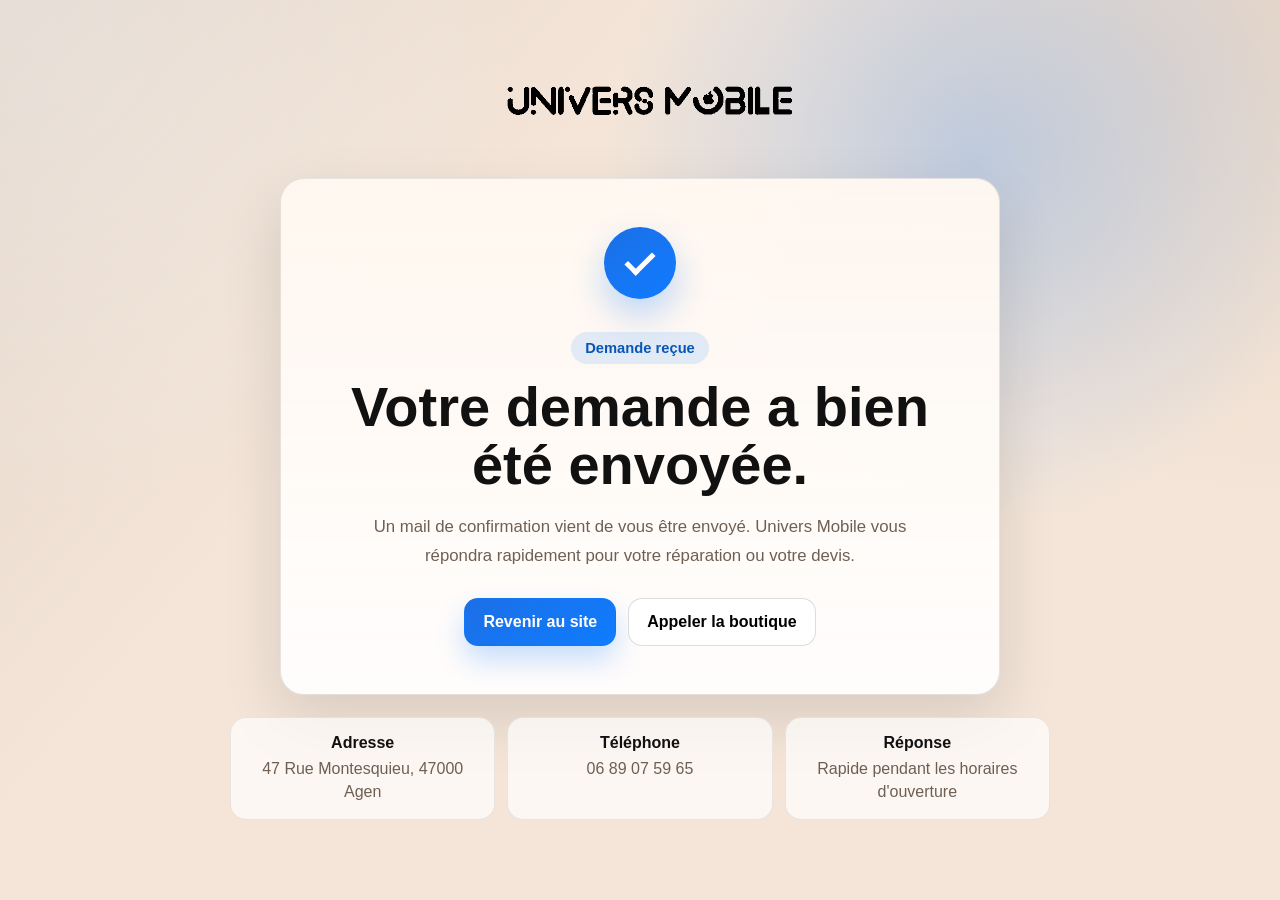
==== confirmation.html @ 5960551f "Add confirmation page for contact form" ====
<!doctype html>
<html lang="fr">
  <head>
    <meta charset="UTF-8" />
    <meta name="viewport" content="width=device-width, initial-scale=1.0" />
    <title>Demande envoyée | Univers Mobile</title>
    <meta
      name="description"
      content="Votre demande a bien été envoyée à Univers Mobile. La boutique vous répondra rapidement."
    />
    <meta name="robots" content="noindex, follow" />
    <link rel="icon" type="image/png" href="/favicon.png" />
    <link rel="stylesheet" href="./styles.css" />
  </head>
  <body class="confirmation-page">
    <main class="confirmation-main">
      <section class="confirmation-hero" aria-labelledby="confirmation-title">
        <div class="container confirmation-shell">
          <a class="confirmation-brand" href="./index.html" aria-label="Retour à l'accueil Univers Mobile">
            <img src="./logo-header.png" alt="Univers Mobile" />
          </a>

          <div class="confirmation-card">
            <div class="confirmation-icon" aria-hidden="true">
              <span></span>
            </div>
            <p class="eyebrow">Demande reçue</p>
            <h1 id="confirmation-title">Votre demande a bien été envoyée.</h1>
            <p>
              Un mail de confirmation vient de vous être envoyé. Univers Mobile vous répondra
              rapidement pour votre réparation ou votre devis.
            </p>
            <div class="confirmation-actions">
              <a class="btn btn-primary" href="./index.html#contact">Revenir au site</a>
              <a class="btn btn-secondary" href="tel:+33689075965">Appeler la boutique</a>
            </div>
          </div>

          <div class="confirmation-info" aria-label="Informations boutique">
            <article>
              <strong>Adresse</strong>
              <span>47 Rue Montesquieu, 47000 Agen</span>
            </article>
            <article>
              <strong>Téléphone</strong>
              <span>06 89 07 59 65</span>
            </article>
            <article>
              <strong>Réponse</strong>
              <span>Rapide pendant les horaires d'ouverture</span>
            </article>
          </div>
        </div>
      </section>
    </main>
  </body>
</html>
---- styles.css ----
:root {
  --bg: #f4e5d8;
  --surface: #fff7f0;
  --surface-soft: #ead5c3;
  --text: #111111;
  --muted: #6f5f53;
  --primary: #111111;
  --primary-dark: #000000;
  --accent: #0f7cff;
  --accent-soft: rgba(15, 124, 255, 0.12);
  --accent-line: rgba(15, 124, 255, 0.26);
  --line: rgba(17, 17, 17, 0.12);
  --shadow: 0 24px 60px rgba(17, 17, 17, 0.12);
  --radius: 20px;
}

* {
  box-sizing: border-box;
  min-width: 0;
}

html {
  scroll-behavior: smooth;
  width: 100%;
  overflow-x: hidden;
}

@keyframes fadeInUp {
  from {
    opacity: 0;
    transform: translateY(22px);
  }

  to {
    opacity: 1;
    transform: translateY(0);
  }
}

body {
  width: 100%;
  min-width: 0;
  margin: 0;
  font-family: Arial, Helvetica, sans-serif;
  color: var(--text);
  background:
    radial-gradient(circle at top left, rgba(255, 255, 255, 0.42), transparent 34%),
    radial-gradient(circle at top right, rgba(109, 83, 61, 0.1), transparent 32%),
    var(--bg);
  overflow-x: hidden;
}

.site-header,
main,
section {
  max-width: 100%;
  overflow-x: clip;
}

img,
iframe {
  max-width: 100%;
}

a {
  color: inherit;
  text-decoration: none;
  overflow-wrap: anywhere;
}

.container {
  width: min(1120px, calc(100% - 32px));
  margin: 0 auto;
}

.site-header {
  position: sticky;
  top: 0;
  z-index: 20;
  backdrop-filter: blur(14px);
  background: rgba(244, 229, 216, 0.82);
  border-bottom: 1px solid rgba(17, 17, 17, 0.08);
}

.nav {
  min-height: 76px;
  display: flex;
  align-items: center;
  justify-content: space-between;
  gap: 20px;
  min-width: 0;
}

.brand {
  display: inline-flex;
  align-items: center;
  gap: 0;
  min-width: 0;
}

.brand-mark {
  flex-shrink: 0;
}

.brand-mark-image {
  height: auto;
  width: auto;
  padding: 0;
  background: transparent;
  border-radius: 0;
  box-shadow: none;
}

.brand-mark-image img {
  height: auto;
  width: auto;
  max-width: min(400px, 100%);
  max-height: 72px;
  object-fit: contain;
  display: block;
}

nav {
  display: flex;
  align-items: center;
  flex-wrap: wrap;
  justify-content: flex-end;
  gap: 24px;
  color: var(--muted);
  font-weight: 600;
  min-width: 0;
}

nav a:hover {
  color: var(--accent);
}

.hero {
  padding: 72px 0 40px;
  animation: fadeInUp 0.75s ease both;
}

.hero-grid {
  display: grid;
  grid-template-columns: minmax(0, 1.2fr) minmax(320px, 0.8fr);
  gap: 28px;
  align-items: center;
}

.eyebrow {
  display: inline-flex;
  align-items: center;
  gap: 8px;
  padding: 8px 14px;
  border-radius: 999px;
  background: var(--accent-soft);
  color: #0756b8;
  font-size: 0.92rem;
  font-weight: 700;
  letter-spacing: 0;
}

.hero-copy h1,
.section-heading h2,
.about-grid h2 {
  margin: 16px 0 16px;
  line-height: 1.04;
  letter-spacing: 0;
}

.hero-copy h1 {
  font-size: clamp(2.4rem, 5vw, 4.7rem);
  max-width: 11ch;
}

.hero-copy p {
  margin: 0;
  max-width: 62ch;
  color: var(--muted);
  font-size: 1.05rem;
  line-height: 1.7;
}

.hero-actions {
  display: flex;
  flex-wrap: wrap;
  gap: 12px;
  margin: 28px 0 18px;
}

.btn {
  display: inline-flex;
  align-items: center;
  justify-content: center;
  min-height: 48px;
  padding: 0 18px;
  border-radius: 14px;
  border: 1px solid transparent;
  font-weight: 700;
  transition: transform 0.22s ease, box-shadow 0.22s ease, background 0.22s ease;
}

.btn:hover {
  transform: translateY(-3px);
}

.btn-primary {
  background: linear-gradient(145deg, #1c6fe6, var(--accent));
  color: #fff;
  box-shadow: 0 14px 28px rgba(15, 124, 255, 0.24);
}

.btn-secondary {
  background: #fff;
  color: var(--primary-dark);
  border-color: rgba(17, 17, 17, 0.14);
}

.hero-badges {
  display: flex;
  flex-wrap: wrap;
  gap: 10px;
  padding: 0;
  margin: 0;
  list-style: none;
  color: var(--muted);
}

.hero-badges li {
  padding: 10px 14px;
  border-radius: 999px;
  background: rgba(255, 255, 255, 0.76);
  border: 1px solid var(--accent-line);
}

.hero-panel {
  padding: 20px;
  border-radius: 28px;
  background: linear-gradient(180deg, rgba(255, 247, 240, 0.98), rgba(234, 213, 195, 0.9));
  border: 1px solid rgba(17, 17, 17, 0.08);
  box-shadow: var(--shadow);
}

.stats {
  display: grid;
  grid-template-columns: repeat(3, minmax(0, 1fr));
  gap: 12px;
  margin-bottom: 18px;
}

.stats article {
  padding: 14px 12px;
  border-radius: 18px;
  background: var(--surface);
  border: 1px solid rgba(17, 17, 17, 0.08);
  text-align: center;
}

.stats strong {
  display: block;
  font-size: 1.25rem;
  color: var(--primary-dark);
}

.stats span {
  color: var(--muted);
  font-size: 0.86rem;
}

.device-card {
  padding: 12px;
  border-radius: 24px;
  background:
    linear-gradient(140deg, rgba(17, 17, 17, 0.08), rgba(255, 255, 255, 0.5)),
    var(--surface);
}

.device-screen {
  position: relative;
  min-height: 330px;
  border-radius: 26px;
  overflow: hidden;
  background:
    radial-gradient(circle at 30% 20%, rgba(15, 124, 255, 0.32), transparent 30%),
    linear-gradient(160deg, #101827, #111111 50%, #0f7cff 150%);
}

.device-reflection {
  position: absolute;
  inset: 0;
  background:
    linear-gradient(140deg, rgba(255, 255, 255, 0.22), transparent 28%),
    linear-gradient(325deg, rgba(255, 255, 255, 0.1), transparent 28%);
}

.device-content {
  position: absolute;
  inset: auto 18px 18px;
  padding: 18px;
  border-radius: 20px;
  background: rgba(255, 255, 255, 0.14);
  color: #fff;
  backdrop-filter: blur(8px);
  border: 1px solid rgba(255, 255, 255, 0.24);
}

.device-content span {
  display: block;
  font-size: 0.9rem;
  opacity: 0.9;
}

.device-content strong {
  display: block;
  margin-top: 6px;
  font-size: 1.5rem;
}

.device-content p {
  margin: 8px 0 0;
  color: rgba(255, 255, 255, 0.92);
}

.section {
  padding: 56px 0;
  animation: fadeInUp 0.7s ease both;
}

.section-heading {
  max-width: 720px;
  margin-bottom: 26px;
}

.section-heading h2,
.about-grid h2 {
  font-size: clamp(1.8rem, 3vw, 3rem);
}

.section-heading p {
  margin: 0;
  color: var(--muted);
  line-height: 1.7;
}

.services-grid {
  display: grid;
  grid-template-columns: repeat(3, minmax(0, 1fr));
  gap: 18px;
}

.service-card,
.repair-card,
.about-card,
.faq-card,
.contact-form {
  background: var(--surface);
  border: 1px solid rgba(16, 35, 61, 0.08);
  border-radius: var(--radius);
  box-shadow: 0 14px 36px rgba(16, 35, 61, 0.06);
  transition: transform 0.22s ease, box-shadow 0.22s ease, border-color 0.22s ease;
}

.service-card:hover,
.repair-card:hover,
.about-card:hover,
.faq-card:hover,
.contact-form:hover {
  transform: translateY(-5px);
  border-color: var(--accent-line);
  box-shadow: 0 20px 44px rgba(15, 124, 255, 0.12);
}

.service-card {
  padding: 22px;
}

.service-card h3 {
  margin: 0 0 10px;
  font-size: 1.15rem;
}

.service-card p,
.about-card p {
  margin: 0;
  color: var(--muted);
  line-height: 1.65;
}

.price {
  margin-top: 18px;
  display: inline-flex;
  padding: 10px 14px;
  border-radius: 999px;
  background: var(--accent-soft);
  color: #0756b8;
  font-weight: 800;
}

.service-card.highlight {
  background: linear-gradient(180deg, rgba(17, 17, 17, 0.06), #fff);
}

.seo-content {
  padding-top: 34px;
}

.repair-grid {
  display: grid;
  grid-template-columns: repeat(4, minmax(0, 1fr));
  gap: 18px;
}

.repair-card {
  padding: 22px;
}

.repair-card h3 {
  margin: 0 0 10px;
  font-size: 1.08rem;
}

.repair-card p {
  margin: 0;
  color: var(--muted);
  line-height: 1.65;
}

.section-alt {
  background: linear-gradient(180deg, rgba(17, 17, 17, 0.04), rgba(17, 17, 17, 0.01));
}

.about-grid {
  display: grid;
  grid-template-columns: minmax(0, 0.9fr) minmax(0, 1.1fr);
  gap: 28px;
  align-items: start;
}

.about-card {
  padding: 28px;
}

.about-card p + p {
  margin-top: 16px;
}

.faq-grid {
  display: grid;
  grid-template-columns: repeat(3, minmax(0, 1fr));
  gap: 18px;
}

.faq-card {
  padding: 22px;
}

.faq-card h3 {
  margin: 0 0 10px;
  font-size: 1.08rem;
}

.faq-card p {
  margin: 0;
  color: var(--muted);
  line-height: 1.65;
}

.contact-grid {
  display: grid;
  grid-template-columns: minmax(0, 0.8fr) minmax(0, 1.2fr);
  gap: 28px;
  align-items: start;
}

.compact {
  margin-bottom: 0;
}

.contact-details {
  display: grid;
  gap: 8px;
  margin-top: 22px;
  padding: 18px;
  border-radius: 18px;
  background: rgba(255, 255, 255, 0.72);
  border: 1px solid rgba(17, 17, 17, 0.08);
  color: var(--text);
  font-style: normal;
  line-height: 1.5;
}

.contact-details a {
  width: fit-content;
  font-weight: 800;
  color: var(--accent);
}

.map-embed {
  grid-column: 1 / -1;
  margin-top: 16px;
  overflow: hidden;
  border-radius: 18px;
  border: 1px solid rgba(17, 17, 17, 0.08);
  background: var(--surface);
  min-height: 360px;
  aspect-ratio: 16 / 7;
}

.map-embed iframe {
  display: block;
  width: 100%;
  height: 100%;
  border: 0;
}

.hours-card {
  margin-top: 16px;
  padding: 18px;
  border-radius: 18px;
  background: var(--surface);
  border: 1px solid rgba(17, 17, 17, 0.08);
}

.hours-card h3 {
  margin: 0 0 12px;
  font-size: 1rem;
}

.hours-card dl {
  display: grid;
  gap: 10px;
  margin: 0;
}

.hours-card div {
  display: grid;
  gap: 4px;
}

.hours-card dt {
  font-weight: 800;
}

.hours-card dd {
  margin: 0;
  color: var(--muted);
}

.contact-form {
  padding: 24px;
}

.field-row {
  display: grid;
  grid-template-columns: repeat(2, minmax(0, 1fr));
  gap: 14px;
}

.contact-form label {
  display: grid;
  gap: 8px;
  color: var(--text);
  font-weight: 600;
  margin-bottom: 14px;
}

.contact-form input,
.contact-form textarea {
  width: 100%;
  border: 1px solid rgba(16, 35, 61, 0.12);
  border-radius: 14px;
  padding: 14px 15px;
  font: inherit;
  color: var(--text);
  background: #fbfdff;
}

.contact-form input:focus,
.contact-form textarea:focus {
  outline: 2px solid var(--accent-soft);
  border-color: var(--accent);
}

.contact-form textarea {
  resize: vertical;
  min-height: 140px;
}

.contact-form button {
  margin-top: 6px;
}

.form-success {
  margin: 16px 0 0;
  padding: 14px 16px;
  border-radius: 14px;
  background: var(--accent-soft);
  color: #0756b8;
  font-weight: 700;
  line-height: 1.5;
}

.confirmation-page,
.confirmation-main {
  min-height: 100vh;
}

.confirmation-hero {
  min-height: 100vh;
  display: grid;
  align-items: center;
  padding: 34px 0;
  background:
    linear-gradient(130deg, rgba(17, 17, 17, 0.08), transparent 34%),
    radial-gradient(circle at 76% 18%, rgba(15, 124, 255, 0.22), transparent 30%);
}

.confirmation-shell {
  display: grid;
  justify-items: center;
  gap: 22px;
}

.confirmation-brand img {
  display: block;
  width: min(380px, 100%);
  max-height: 76px;
  object-fit: contain;
}

.confirmation-card {
  width: min(720px, 100%);
  padding: clamp(26px, 5vw, 48px);
  border-radius: 24px;
  background: linear-gradient(180deg, rgba(255, 247, 240, 0.98), rgba(255, 255, 255, 0.92));
  border: 1px solid rgba(17, 17, 17, 0.1);
  box-shadow: var(--shadow);
  text-align: center;
}

.confirmation-icon {
  width: 72px;
  height: 72px;
  display: grid;
  place-items: center;
  margin: 0 auto 18px;
  border-radius: 999px;
  background: linear-gradient(145deg, #1c6fe6, var(--accent));
  box-shadow: 0 16px 34px rgba(15, 124, 255, 0.28);
}

.confirmation-icon span {
  width: 28px;
  height: 16px;
  border-left: 5px solid #fff;
  border-bottom: 5px solid #fff;
  transform: rotate(-45deg) translate(2px, -2px);
}

.confirmation-card .eyebrow {
  margin-bottom: 14px;
}

.confirmation-card h1 {
  margin: 0;
  font-size: clamp(2rem, 4.4vw, 3.5rem);
  line-height: 1.05;
}

.confirmation-card p:not(.eyebrow) {
  max-width: 58ch;
  margin: 18px auto 0;
  color: var(--muted);
  font-size: 1.05rem;
  line-height: 1.7;
}

.confirmation-actions {
  display: flex;
  justify-content: center;
  flex-wrap: wrap;
  gap: 12px;
  margin-top: 28px;
}

.confirmation-info {
  width: min(820px, 100%);
  display: grid;
  grid-template-columns: repeat(3, minmax(0, 1fr));
  gap: 12px;
}

.confirmation-info article {
  padding: 16px;
  border-radius: 16px;
  background: rgba(255, 255, 255, 0.68);
  border: 1px solid rgba(17, 17, 17, 0.08);
  text-align: center;
}

.confirmation-info strong,
.confirmation-info span {
  display: block;
}

.confirmation-info strong {
  margin-bottom: 6px;
  color: var(--text);
}

.confirmation-info span {
  color: var(--muted);
  line-height: 1.4;
}

@supports (animation-timeline: view()) {
  .section {
    opacity: 0;
    animation-timeline: view();
    animation-range: entry 12% cover 32%;
  }
}

@media (prefers-reduced-motion: reduce) {
  html {
    scroll-behavior: auto;
  }

  *,
  *::before,
  *::after {
    animation-duration: 0.01ms !important;
    animation-iteration-count: 1 !important;
    scroll-behavior: auto !important;
    transition-duration: 0.01ms !important;
  }
}

@media (max-width: 920px) {
  .nav {
    gap: 14px;
  }

  .brand-mark-image img {
    max-width: min(320px, 100%);
  }

  nav {
    gap: 16px;
  }

  .hero-grid,
  .about-grid,
  .contact-grid,
  .repair-grid,
  .faq-grid,
  .services-grid {
    grid-template-columns: 1fr;
  }

  .hero {
    padding-top: 48px;
  }

  .hero-copy h1 {
    max-width: none;
  }
}

@media (max-width: 760px) {
  .nav {
    flex-direction: column;
    align-items: center;
    gap: 12px;
    min-height: auto;
    padding: 12px 0;
  }

  .brand {
    width: 100%;
    justify-content: center;
  }

  nav {
    width: 100%;
    justify-content: center;
  }
}

@media (max-width: 640px) {
  .container {
    width: min(100% - 28px, 1120px);
  }

  .brand-mark-image img {
    max-width: min(280px, 100%);
    max-height: 50px;
  }

  nav {
    width: 100%;
    display: grid;
    grid-template-columns: repeat(3, minmax(0, 1fr));
    gap: 8px;
    font-size: 0.86rem;
  }

  nav a {
    min-height: 38px;
    display: inline-flex;
    align-items: center;
    justify-content: center;
    padding: 8px 6px;
    border-radius: 10px;
    background: rgba(255, 255, 255, 0.58);
    border: 1px solid rgba(17, 17, 17, 0.08);
    text-align: center;
    line-height: 1.15;
  }

  .hero {
    padding: 30px 0 24px;
  }

  .hero-grid {
    gap: 18px;
  }

  .hero-copy {
    text-align: center;
  }

  .eyebrow {
    max-width: 100%;
    justify-content: center;
    padding: 7px 11px;
    border-radius: 12px;
    font-size: 0.84rem;
    line-height: 1.25;
  }

  .hero-copy h1 {
    margin: 14px auto 12px;
    max-width: 13ch;
    font-size: 2.15rem;
    line-height: 1.08;
  }

  .hero-copy p,
  .section-heading p,
  .service-card p,
  .repair-card p,
  .about-card p,
  .faq-card p {
    font-size: 0.96rem;
    line-height: 1.55;
  }

  .hero-actions,
  .field-row,
  .stats {
    grid-template-columns: 1fr;
  }

  .hero-actions {
    display: grid;
    gap: 10px;
    margin: 22px 0 16px;
  }

  .btn {
    width: 100%;
    min-height: 46px;
    border-radius: 12px;
  }

  .hero-badges {
    display: grid;
    grid-template-columns: repeat(2, minmax(0, 1fr));
    gap: 8px;
  }

  .hero-badges li {
    padding: 10px 8px;
    border-radius: 12px;
    text-align: center;
    font-size: 0.9rem;
    line-height: 1.25;
  }

  .hero-badges li:nth-child(3) {
    grid-column: 1 / -1;
  }

  .hero-panel,
  .service-card,
  .repair-card,
  .about-card,
  .faq-card,
  .contact-form,
  .confirmation-card {
    border-radius: 14px;
  }

  .hero-panel {
    padding: 14px;
  }

  .stats {
    gap: 8px;
    margin-bottom: 12px;
  }

  .stats article {
    padding: 12px 10px;
    border-radius: 12px;
  }

  .device-card {
    padding: 8px;
    border-radius: 16px;
  }

  .device-screen {
    min-height: 230px;
    border-radius: 18px;
  }

  .device-content {
    inset: auto 12px 12px;
    padding: 14px;
    border-radius: 14px;
    text-align: left;
  }

  .device-content strong {
    font-size: 1.25rem;
  }

  .section {
    padding: 38px 0;
  }

  .seo-content {
    padding-top: 22px;
  }

  .section-heading {
    margin-bottom: 18px;
  }

  .section-heading h2,
  .about-grid h2 {
    margin: 12px 0;
    font-size: 1.72rem;
    line-height: 1.12;
  }

  .services-grid,
  .repair-grid,
  .faq-grid {
    gap: 12px;
  }

  .service-card,
  .repair-card,
  .about-card,
  .faq-card,
  .contact-form {
    padding: 18px;
  }

  .service-card h3,
  .repair-card h3,
  .faq-card h3 {
    font-size: 1.04rem;
    line-height: 1.25;
  }

  .price {
    width: 100%;
    justify-content: center;
    border-radius: 12px;
  }

  .contact-grid {
    gap: 18px;
  }

  .contact-details,
  .map-embed,
  .hours-card {
    border-radius: 14px;
  }

  .contact-details,
  .hours-card {
    padding: 16px;
  }

  .contact-form input,
  .contact-form textarea {
    border-radius: 12px;
    padding: 13px 14px;
  }

  .contact-form textarea {
    min-height: 120px;
  }

  .confirmation-hero {
    align-items: start;
    padding: 22px 0;
  }

  .confirmation-shell {
    gap: 16px;
  }

  .confirmation-brand img {
    max-width: min(280px, 100%);
    max-height: 56px;
  }

  .confirmation-card {
    padding: 22px 16px;
  }

  .confirmation-icon {
    width: 60px;
    height: 60px;
  }

  .confirmation-card h1 {
    font-size: 2rem;
  }

  .confirmation-card p:not(.eyebrow) {
    font-size: 0.96rem;
    line-height: 1.55;
  }

  .confirmation-actions,
  .confirmation-info {
    display: grid;
    grid-template-columns: 1fr;
  }
}
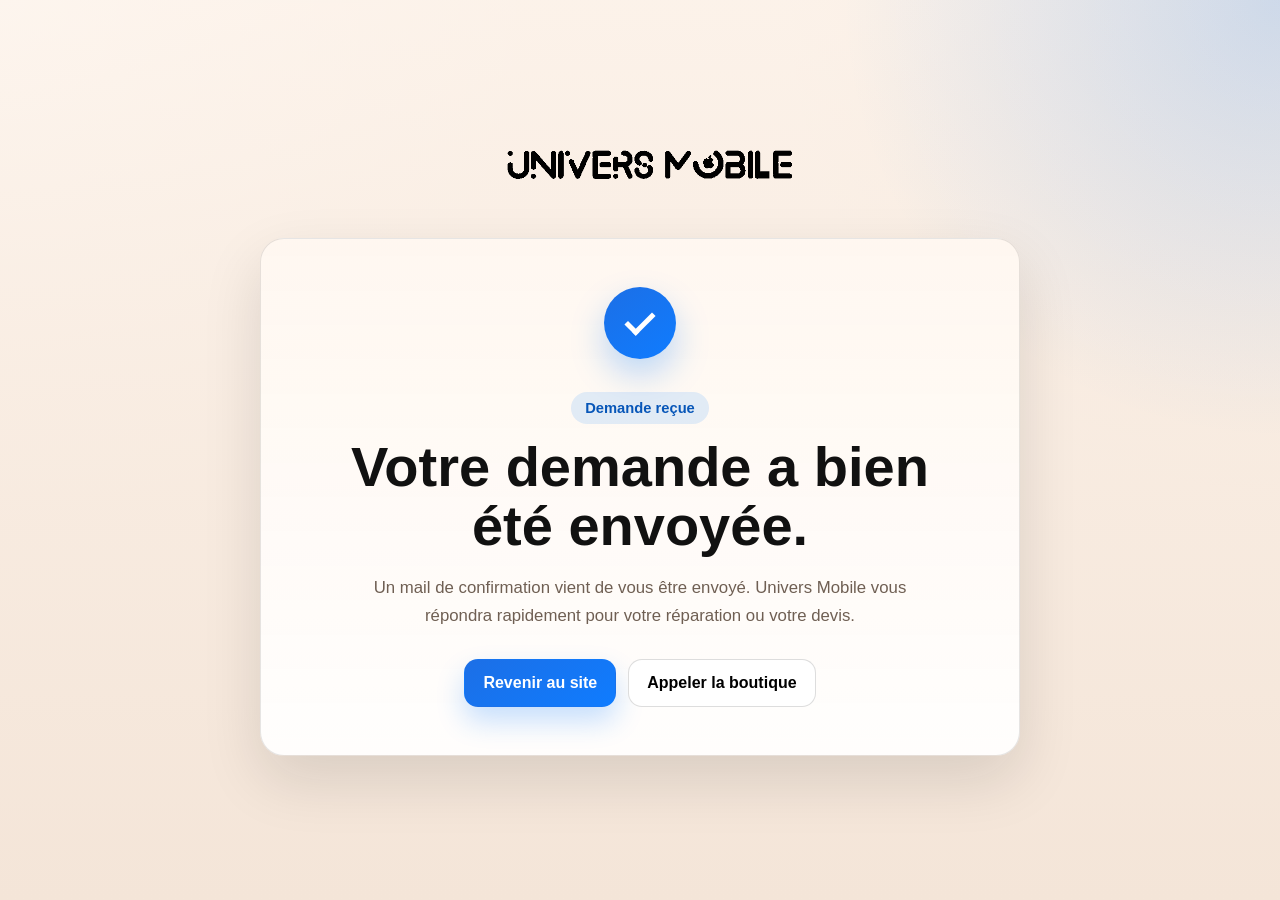
==== commit 88340bea: "Refine confirmation page responsiveness" ====
--- a/confirmation.html
+++ b/confirmation.html
@@ -35,21 +35,6 @@
               <a class="btn btn-secondary" href="tel:+33689075965">Appeler la boutique</a>
             </div>
           </div>
-
-          <div class="confirmation-info" aria-label="Informations boutique">
-            <article>
-              <strong>Adresse</strong>
-              <span>47 Rue Montesquieu, 47000 Agen</span>
-            </article>
-            <article>
-              <strong>Téléphone</strong>
-              <span>06 89 07 59 65</span>
-            </article>
-            <article>
-              <strong>Réponse</strong>
-              <span>Rapide pendant les horaires d'ouverture</span>
-            </article>
-          </div>
         </div>
       </section>
     </main>
--- a/styles.css
+++ b/styles.css
@@ -606,19 +606,20 @@
 }
 
 .confirmation-hero {
-  min-height: 100vh;
+  min-height: 100svh;
   display: grid;
   align-items: center;
   padding: 34px 0;
   background:
-    linear-gradient(130deg, rgba(17, 17, 17, 0.08), transparent 34%),
-    radial-gradient(circle at 76% 18%, rgba(15, 124, 255, 0.22), transparent 30%);
+    radial-gradient(circle at top right, rgba(15, 124, 255, 0.18), transparent 28%),
+    linear-gradient(180deg, rgba(255, 247, 240, 0.72), rgba(244, 229, 216, 0.95));
 }
 
 .confirmation-shell {
   display: grid;
   justify-items: center;
-  gap: 22px;
+  gap: 18px;
+  width: min(760px, 100%);
 }
 
 .confirmation-brand img {
@@ -629,7 +630,7 @@
 }
 
 .confirmation-card {
-  width: min(720px, 100%);
+  width: 100%;
   padding: clamp(26px, 5vw, 48px);
   border-radius: 24px;
   background: linear-gradient(180deg, rgba(255, 247, 240, 0.98), rgba(255, 255, 255, 0.92));
@@ -681,36 +682,6 @@
   flex-wrap: wrap;
   gap: 12px;
   margin-top: 28px;
-}
-
-.confirmation-info {
-  width: min(820px, 100%);
-  display: grid;
-  grid-template-columns: repeat(3, minmax(0, 1fr));
-  gap: 12px;
-}
-
-.confirmation-info article {
-  padding: 16px;
-  border-radius: 16px;
-  background: rgba(255, 255, 255, 0.68);
-  border: 1px solid rgba(17, 17, 17, 0.08);
-  text-align: center;
-}
-
-.confirmation-info strong,
-.confirmation-info span {
-  display: block;
-}
-
-.confirmation-info strong {
-  margin-bottom: 6px;
-  color: var(--text);
-}
-
-.confirmation-info span {
-  color: var(--muted);
-  line-height: 1.4;
 }
 
 @supports (animation-timeline: view()) {
@@ -1010,11 +981,11 @@
 
   .confirmation-hero {
     align-items: start;
-    padding: 22px 0;
+    padding: 18px 0;
   }
 
   .confirmation-shell {
-    gap: 16px;
+    gap: 14px;
   }
 
   .confirmation-brand img {
@@ -1023,7 +994,7 @@
   }
 
   .confirmation-card {
-    padding: 22px 16px;
+    padding: 20px 16px;
   }
 
   .confirmation-icon {
@@ -1040,8 +1011,7 @@
     line-height: 1.55;
   }
 
-  .confirmation-actions,
-  .confirmation-info {
+  .confirmation-actions {
     display: grid;
     grid-template-columns: 1fr;
   }
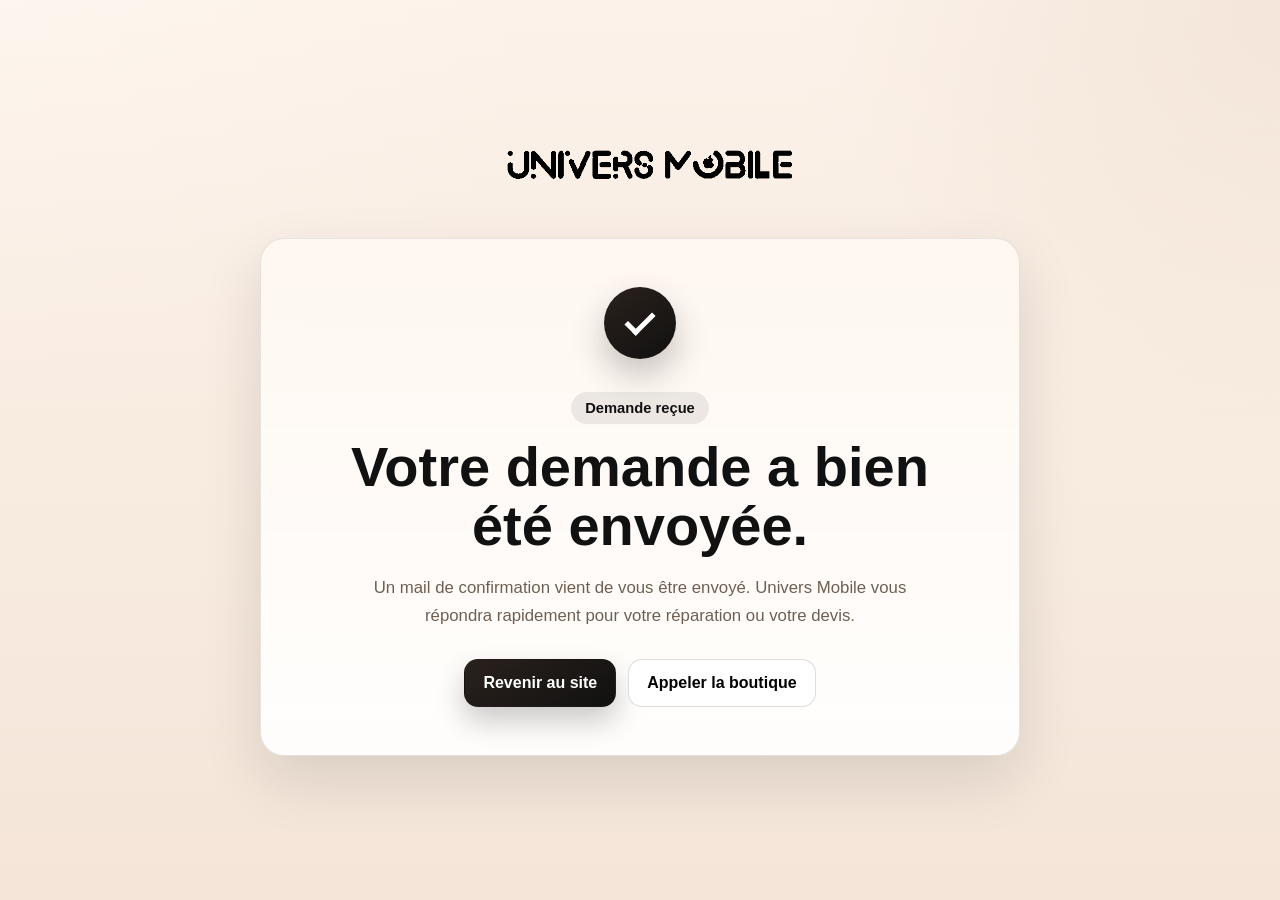
==== commit 4d4673ef: "fix: optimisation PageSpeed Core Web Vitals Co-Authored-By: OpenClaude (gpt-5.5) <openclaude@gitlawb" ====
--- a/confirmation.html
+++ b/confirmation.html
@@ -10,6 +10,7 @@
     />
     <meta name="robots" content="noindex, follow" />
     <link rel="icon" type="image/png" href="/favicon.png" />
+    <link rel="preload" as="image" href="./logo-header.png" />
     <link rel="stylesheet" href="./styles.css" />
   </head>
   <body class="confirmation-page">
@@ -17,7 +18,7 @@
       <section class="confirmation-hero" aria-labelledby="confirmation-title">
         <div class="container confirmation-shell">
           <a class="confirmation-brand" href="./index.html" aria-label="Retour à l'accueil Univers Mobile">
-            <img src="./logo-header.png" alt="Univers Mobile" />
+            <img src="./logo-header.png" alt="Univers Mobile" width="720" height="150" />
           </a>
 
           <div class="confirmation-card">
@@ -38,5 +39,15 @@
         </div>
       </section>
     </main>
+    <script defer>
+      const navEntry = performance.getEntriesByType('navigation')[0];
+      const isReload =
+        navEntry?.type === 'reload' ||
+        (performance.navigation && performance.navigation.type === 1);
+
+      if (isReload) {
+        window.location.replace('./index.html');
+      }
+    </script>
   </body>
 </html>
--- a/styles.css
+++ b/styles.css
@@ -6,9 +6,9 @@
   --muted: #6f5f53;
   --primary: #111111;
   --primary-dark: #000000;
-  --accent: #0f7cff;
-  --accent-soft: rgba(15, 124, 255, 0.12);
-  --accent-line: rgba(15, 124, 255, 0.26);
+  --accent: #111111;
+  --accent-soft: rgba(17, 17, 17, 0.08);
+  --accent-line: rgba(17, 17, 17, 0.18);
   --line: rgba(17, 17, 17, 0.12);
   --shadow: 0 24px 60px rgba(17, 17, 17, 0.12);
   --radius: 20px;
@@ -69,7 +69,7 @@
 }
 
 .container {
-  width: min(1120px, calc(100% - 32px));
+  width: min(1120px, calc(100% - clamp(28px, 6vw, 48px)));
   margin: 0 auto;
 }
 
@@ -125,7 +125,7 @@
   align-items: center;
   flex-wrap: wrap;
   justify-content: flex-end;
-  gap: 24px;
+  gap: 18px;
   color: var(--muted);
   font-weight: 600;
   min-width: 0;
@@ -136,14 +136,14 @@
 }
 
 .hero {
-  padding: 72px 0 40px;
+  padding: clamp(42px, 8vw, 72px) 0 clamp(30px, 5vw, 40px);
   animation: fadeInUp 0.75s ease both;
 }
 
 .hero-grid {
   display: grid;
-  grid-template-columns: minmax(0, 1.2fr) minmax(320px, 0.8fr);
-  gap: 28px;
+  grid-template-columns: minmax(0, 1.2fr) minmax(300px, 0.8fr);
+  gap: clamp(20px, 4vw, 28px);
   align-items: center;
 }
 
@@ -153,8 +153,8 @@
   gap: 8px;
   padding: 8px 14px;
   border-radius: 999px;
-  background: var(--accent-soft);
-  color: #0756b8;
+  background: rgba(17, 17, 17, 0.08);
+  color: var(--text);
   font-size: 0.92rem;
   font-weight: 700;
   letter-spacing: 0;
@@ -169,7 +169,7 @@
 }
 
 .hero-copy h1 {
-  font-size: clamp(2.4rem, 5vw, 4.7rem);
+  font-size: clamp(2.25rem, 5vw, 4.7rem);
   max-width: 11ch;
 }
 
@@ -197,6 +197,8 @@
   border-radius: 14px;
   border: 1px solid transparent;
   font-weight: 700;
+  line-height: 1.2;
+  text-align: center;
   transition: transform 0.22s ease, box-shadow 0.22s ease, background 0.22s ease;
 }
 
@@ -205,9 +207,9 @@
 }
 
 .btn-primary {
-  background: linear-gradient(145deg, #1c6fe6, var(--accent));
+  background: linear-gradient(145deg, #2a211c, #111111);
   color: #fff;
-  box-shadow: 0 14px 28px rgba(15, 124, 255, 0.24);
+  box-shadow: 0 14px 28px rgba(17, 17, 17, 0.22);
 }
 
 .btn-secondary {
@@ -281,8 +283,8 @@
   border-radius: 26px;
   overflow: hidden;
   background:
-    radial-gradient(circle at 30% 20%, rgba(15, 124, 255, 0.32), transparent 30%),
-    linear-gradient(160deg, #101827, #111111 50%, #0f7cff 150%);
+    radial-gradient(circle at 30% 20%, rgba(234, 213, 195, 0.42), transparent 30%),
+    linear-gradient(160deg, #101827, #111111 50%, #2a211c 150%);
 }
 
 .device-reflection {
@@ -322,7 +324,7 @@
 }
 
 .section {
-  padding: 56px 0;
+  padding: clamp(40px, 7vw, 56px) 0;
   animation: fadeInUp 0.7s ease both;
 }
 
@@ -367,7 +369,7 @@
 .contact-form:hover {
   transform: translateY(-5px);
   border-color: var(--accent-line);
-  box-shadow: 0 20px 44px rgba(15, 124, 255, 0.12);
+  box-shadow: 0 20px 44px rgba(17, 17, 17, 0.12);
 }
 
 .service-card {
@@ -392,8 +394,55 @@
   padding: 10px 14px;
   border-radius: 999px;
   background: var(--accent-soft);
-  color: #0756b8;
+  color: var(--text);
   font-weight: 800;
+}
+
+.card-link {
+  display: inline-flex;
+  width: fit-content;
+  margin-top: 14px;
+  color: var(--accent);
+  font-weight: 800;
+  line-height: 1.35;
+}
+
+.card-link:hover {
+  text-decoration: underline;
+}
+
+.outline-link {
+  display: flex;
+  align-items: center;
+  justify-content: center;
+  gap: 8px;
+  width: 100%;
+  margin-top: 14px;
+  padding: 12px 16px;
+  border: 1.5px solid #111111;
+  border-radius: 14px;
+  color: #111111;
+  background: rgba(255, 255, 255, 0.55);
+  text-decoration: none;
+  box-shadow: none;
+  font-size: 0.98rem;
+}
+
+.outline-link:hover {
+  text-decoration: none;
+  background: rgba(17, 17, 17, 0.06);
+  border-color: #111111;
+  transform: translateY(-2px);
+}
+
+.outline-link::after {
+  content: "→";
+  font-size: 1rem;
+  line-height: 1;
+}
+
+.secondary-link {
+  margin-left: 14px;
 }
 
 .service-card.highlight {
@@ -417,6 +466,15 @@
 .repair-card h3 {
   margin: 0 0 10px;
   font-size: 1.08rem;
+}
+
+.repair-card h3 a {
+  color: var(--text);
+  text-decoration: none;
+}
+
+.repair-card h3 a:hover {
+  color: var(--primary-dark);
 }
 
 .repair-card p {
@@ -502,7 +560,7 @@
   border-radius: 18px;
   border: 1px solid rgba(17, 17, 17, 0.08);
   background: var(--surface);
-  min-height: 360px;
+  min-height: clamp(260px, 45vw, 360px);
   aspect-ratio: 16 / 7;
 }
 
@@ -595,7 +653,7 @@
   padding: 14px 16px;
   border-radius: 14px;
   background: var(--accent-soft);
-  color: #0756b8;
+  color: var(--text);
   font-weight: 700;
   line-height: 1.5;
 }
@@ -611,7 +669,7 @@
   align-items: center;
   padding: 34px 0;
   background:
-    radial-gradient(circle at top right, rgba(15, 124, 255, 0.18), transparent 28%),
+    radial-gradient(circle at top right, rgba(234, 213, 195, 0.34), transparent 28%),
     linear-gradient(180deg, rgba(255, 247, 240, 0.72), rgba(244, 229, 216, 0.95));
 }
 
@@ -646,8 +704,8 @@
   place-items: center;
   margin: 0 auto 18px;
   border-radius: 999px;
-  background: linear-gradient(145deg, #1c6fe6, var(--accent));
-  box-shadow: 0 16px 34px rgba(15, 124, 255, 0.28);
+  background: linear-gradient(145deg, #2a211c, #111111);
+  box-shadow: 0 16px 34px rgba(17, 17, 17, 0.24);
 }
 
 .confirmation-icon span {
@@ -682,6 +740,295 @@
   flex-wrap: wrap;
   gap: 12px;
   margin-top: 28px;
+}
+
+.service-page-hero .hero-copy h1 {
+  max-width: 14ch;
+}
+
+.service-page-hero .hero-grid {
+  align-items: stretch;
+}
+
+.service-page-hero .hero-copy,
+.service-summary {
+  align-self: center;
+}
+
+.service-summary {
+  display: flex;
+  flex-direction: column;
+  justify-content: center;
+  padding: 30px;
+  border: 1px solid rgba(17, 17, 17, 0.1);
+  background:
+    linear-gradient(180deg, rgba(255, 255, 255, 0.88), rgba(255, 247, 240, 0.94)),
+    #fff7f0;
+  box-shadow: 0 24px 70px rgba(17, 17, 17, 0.1);
+}
+
+.service-summary h2 {
+  margin: 0 0 12px;
+  font-size: clamp(1.9rem, 3vw, 3rem);
+  line-height: 1.06;
+  overflow-wrap: anywhere;
+}
+
+.service-summary p {
+  margin: 0;
+  color: var(--muted);
+  line-height: 1.65;
+}
+
+.service-list {
+  display: grid;
+  gap: 10px;
+  margin: 22px 0 0;
+  padding: 0;
+  list-style: none;
+}
+
+.service-list li {
+  padding: 12px 14px;
+  border-radius: 14px;
+  background: rgba(255, 255, 255, 0.72);
+  border: 1px solid var(--accent-line);
+  font-weight: 700;
+  line-height: 1.35;
+}
+
+.price-list {
+  gap: 12px;
+}
+
+.price-list li {
+  display: grid;
+  grid-template-columns: minmax(0, 1fr) auto;
+  align-items: center;
+  gap: 18px;
+  padding: 14px 16px;
+  background: #fffdf9;
+  border-color: rgba(17, 17, 17, 0.12);
+  box-shadow: 0 10px 24px rgba(17, 17, 17, 0.05);
+}
+
+.price-list span {
+  color: #1a1a1a;
+  font-weight: 700;
+}
+
+.price-list strong {
+  min-width: 86px;
+  padding: 7px 10px;
+  border-radius: 999px;
+  background: #1a1a1a;
+  color: #fff;
+  font-size: 0.92rem;
+  text-align: center;
+  white-space: nowrap;
+}
+
+.split-content {
+  display: grid;
+  grid-template-columns: minmax(0, 1fr) minmax(280px, 0.62fr);
+  gap: 28px;
+  align-items: start;
+}
+
+.about-card h3 {
+  margin: 0 0 10px;
+  font-size: 1.12rem;
+}
+
+.about-card .card-link {
+  display: flex;
+  width: fit-content;
+}
+
+.about-card .card-link + .card-link {
+  margin-left: 0;
+}
+
+.reviews-strip {
+  padding: 0 0 22px;
+}
+
+.reviews-strip p {
+  margin: 0;
+  padding: 14px 18px;
+  border-radius: 16px;
+  background: #fff;
+  border: 1px solid var(--accent-line);
+  box-shadow: 0 14px 30px rgba(16, 35, 61, 0.06);
+  color: var(--primary-dark);
+  font-size: 1.04rem;
+  font-weight: 800;
+  text-align: center;
+}
+
+.reviews-strip .container {
+  display: grid;
+  gap: 10px;
+}
+
+.review-button {
+  width: fit-content;
+  justify-self: center;
+  padding: 12px 16px;
+  border-radius: 14px;
+  background: var(--primary);
+  color: #fff;
+  font-weight: 800;
+  line-height: 1.25;
+  text-align: center;
+  box-shadow: 0 14px 28px rgba(17, 17, 17, 0.16);
+}
+
+.review-button:hover {
+  transform: translateY(-3px);
+  box-shadow: 0 18px 36px rgba(17, 17, 17, 0.2);
+}
+
+.service-contact-section {
+  padding-top: 22px;
+}
+
+.service-contact-card {
+  display: grid;
+  grid-template-columns: minmax(0, 0.9fr) minmax(0, 1.1fr);
+  gap: 22px;
+  align-items: center;
+  padding: 26px;
+  border-radius: 22px;
+  background: linear-gradient(180deg, rgba(255, 247, 240, 0.98), rgba(255, 255, 255, 0.92));
+  border: 1px solid rgba(17, 17, 17, 0.1);
+  box-shadow: var(--shadow);
+}
+
+.service-contact-card h2 {
+  margin: 14px 0 0;
+  font-size: clamp(1.7rem, 3vw, 2.6rem);
+  line-height: 1.08;
+}
+
+.service-contact-details {
+  display: grid;
+  gap: 10px;
+  margin: 0;
+  padding: 20px;
+  border-radius: 18px;
+  background: rgba(255, 255, 255, 0.76);
+  border: 1px solid var(--accent-line);
+  color: var(--text);
+  font-style: normal;
+  line-height: 1.45;
+}
+
+.service-contact-details strong {
+  font-size: 1.08rem;
+}
+
+.service-contact-details span {
+  color: var(--muted);
+}
+
+.service-contact-details a {
+  width: fit-content;
+  color: var(--accent);
+  font-weight: 800;
+}
+
+.service-faq-section {
+  padding-top: 28px;
+}
+
+.service-faq-section .faq-grid {
+  grid-template-columns: repeat(2, minmax(0, 1fr));
+}
+
+.compact-service-hero {
+  padding-bottom: 28px;
+}
+
+.compact-service-hero .btn-primary,
+.service-contact-details .btn-primary {
+  background: linear-gradient(145deg, #2a211c, #111111);
+  color: #fff;
+  box-shadow: 0 14px 28px rgba(17, 17, 17, 0.2);
+}
+
+.compact-service-section {
+  padding-top: 28px;
+}
+
+.quick-links-grid {
+  display: grid;
+  grid-template-columns: repeat(auto-fit, minmax(220px, 1fr));
+  gap: 14px;
+  width: 100%;
+}
+
+.quick-link-card {
+  display: flex;
+  flex-direction: column;
+  align-items: flex-start;
+  justify-content: space-between;
+  gap: 12px;
+  min-width: 0;
+  min-height: 64px;
+  padding: 16px 18px;
+  border-radius: 18px;
+  background: linear-gradient(145deg, #fff7f0, #ead5c3);
+  border: 1px solid rgba(17, 17, 17, 0.14);
+  color: var(--text);
+  line-height: 1.25;
+  text-align: left;
+  overflow-wrap: normal;
+  word-break: normal;
+  hyphens: none;
+  box-shadow: 0 14px 30px rgba(17, 17, 17, 0.08);
+}
+
+.quick-link-card h3 {
+  margin: 0;
+  font-size: 1.05rem;
+  color: var(--primary-dark);
+}
+
+.quick-link-card p {
+  margin: 0;
+  color: var(--muted);
+}
+
+.quick-link-card .service-card-button {
+  min-height: 42px;
+  padding: 0 16px;
+  border-radius: 12px;
+  background: #111111;
+  color: #fff;
+}
+
+.quick-link-card:hover {
+  transform: translateY(-3px);
+  box-shadow: 0 18px 36px rgba(17, 17, 17, 0.14);
+}
+
+.page-link-button {
+  gap: 12px;
+  background: linear-gradient(145deg, #2a211c, #111111);
+  border-color: rgba(17, 17, 17, 0.22);
+  color: #fff;
+  box-shadow: 0 14px 28px rgba(17, 17, 17, 0.18);
+}
+
+.page-link-button::after {
+  content: "→";
+  font-size: 1rem;
+  line-height: 1;
+}
+
+.page-link-button:hover {
+  box-shadow: 0 18px 36px rgba(17, 17, 17, 0.24);
 }
 
 @supports (animation-timeline: view()) {
@@ -707,7 +1054,100 @@
   }
 }
 
+.service-area-section {
+  padding-top: 28px;
+}
+
+.service-area-card {
+  padding: 28px;
+  border-radius: var(--radius);
+  background: #fff7f0;
+  border: 1px solid rgba(17, 17, 17, 0.14);
+  box-shadow: 0 18px 42px rgba(17, 17, 17, 0.08);
+  color: #111111;
+}
+
+.service-area-card .eyebrow {
+  color: #111111;
+  background: #ead5c3;
+}
+
+.service-area-card h2 {
+  margin: 12px 0 10px;
+  font-size: clamp(1.45rem, 3vw, 2.1rem);
+  line-height: 1.15;
+  color: #111111;
+}
+
+.service-area-card p {
+  margin: 0;
+  max-width: 820px;
+  color: #111111;
+  line-height: 1.65;
+}
+
+.breadcrumb .container {
+  display: flex;
+  flex-wrap: wrap;
+  align-items: center;
+  gap: 8px;
+  color: var(--muted);
+  font-size: 0.95rem;
+  font-weight: 700;
+}
+
+.breadcrumb a {
+  color: var(--text);
+}
+
+.local-proof-grid,
+.process-grid {
+  display: grid;
+  grid-template-columns: repeat(3, minmax(0, 1fr));
+  gap: 18px;
+}
+
+.process-grid {
+  grid-template-columns: repeat(4, minmax(0, 1fr));
+}
+
+.step-number {
+  display: inline-flex;
+  align-items: center;
+  justify-content: center;
+  width: 34px;
+  height: 34px;
+  margin-bottom: 12px;
+  border-radius: 999px;
+  background: var(--primary-dark);
+  color: #fff;
+  font-weight: 900;
+}
+
+.cta-band {
+  display: flex;
+  align-items: center;
+  justify-content: space-between;
+  gap: 22px;
+  padding: 28px;
+  border-radius: var(--radius);
+  background: linear-gradient(145deg, #fff7f0, #ead5c3);
+  border: 1px solid rgba(17, 17, 17, 0.12);
+  box-shadow: var(--shadow);
+}
+
+.cta-band h2 {
+  margin: 12px 0 8px;
+}
+
+.cta-band p {
+  max-width: 760px;
+  margin: 0;
+  color: var(--muted);
+}
+
 @media (max-width: 920px) {
+
   .nav {
     gap: 14px;
   }
@@ -723,9 +1163,11 @@
   .hero-grid,
   .about-grid,
   .contact-grid,
+  .split-content,
   .repair-grid,
   .faq-grid,
-  .services-grid {
+  .services-grid,
+  .service-contact-card {
     grid-template-columns: 1fr;
   }
 
@@ -734,11 +1176,29 @@
   }
 
   .hero-copy h1 {
-    max-width: none;
+    max-width: 16ch;
+  }
+
+  .hero-panel {
+    max-width: 680px;
+    width: 100%;
+    margin: 0 auto;
+  }
+
+  .repair-grid,
+  .faq-grid,
+  .services-grid,
+  .local-proof-grid,
+  .process-grid {
+    grid-template-columns: repeat(2, minmax(0, 1fr));
   }
 }
 
 @media (max-width: 760px) {
+  .site-header {
+    position: static;
+  }
+
   .nav {
     flex-direction: column;
     align-items: center;
@@ -760,7 +1220,7 @@
 
 @media (max-width: 640px) {
   .container {
-    width: min(100% - 28px, 1120px);
+    width: min(100% - 24px, 1120px);
   }
 
   .brand-mark-image img {
@@ -771,7 +1231,7 @@
   nav {
     width: 100%;
     display: grid;
-    grid-template-columns: repeat(3, minmax(0, 1fr));
+    grid-template-columns: repeat(2, minmax(0, 1fr));
     gap: 8px;
     font-size: 0.86rem;
   }
@@ -789,6 +1249,10 @@
     line-height: 1.15;
   }
 
+  nav a:last-child:nth-child(odd) {
+    grid-column: 1 / -1;
+  }
+
   .hero {
     padding: 30px 0 24px;
   }
@@ -812,9 +1276,14 @@
 
   .hero-copy h1 {
     margin: 14px auto 12px;
-    max-width: 13ch;
-    font-size: 2.15rem;
+    max-width: 14ch;
+    font-size: clamp(2rem, 10vw, 2.15rem);
     line-height: 1.08;
+  }
+
+  .service-page-hero .hero-copy h1 {
+    max-width: 15ch;
+    font-size: clamp(1.9rem, 9vw, 2.15rem);
   }
 
   .hero-copy p,
@@ -829,7 +1298,9 @@
 
   .hero-actions,
   .field-row,
-  .stats {
+  .stats,
+  .local-proof-grid,
+  .process-grid {
     grid-template-columns: 1fr;
   }
 
@@ -837,6 +1308,12 @@
     display: grid;
     gap: 10px;
     margin: 22px 0 16px;
+  }
+
+  .services-grid,
+  .repair-grid,
+  .faq-grid {
+    grid-template-columns: 1fr;
   }
 
   .btn {
@@ -954,6 +1431,16 @@
     border-radius: 12px;
   }
 
+  .card-link {
+    width: 100%;
+    justify-content: center;
+    margin-top: 12px;
+  }
+
+  .secondary-link {
+    margin-left: 0;
+  }
+
   .contact-grid {
     gap: 18px;
   }
@@ -965,8 +1452,19 @@
   }
 
   .contact-details,
-  .hours-card {
+  .hours-card,
+  .service-area-card {
     padding: 16px;
+  }
+
+  .service-area-card h2 {
+    font-size: 1.45rem;
+    line-height: 1.18;
+  }
+
+  .map-embed {
+    min-height: 240px;
+    aspect-ratio: 4 / 3;
   }
 
   .contact-form input,
@@ -1015,4 +1513,190 @@
     display: grid;
     grid-template-columns: 1fr;
   }
-}
+
+  .service-page-hero .hero-copy,
+  .service-summary,
+  .split-content .section-heading {
+    text-align: center;
+  }
+
+  .service-summary h2 {
+    font-size: clamp(1.65rem, 8vw, 2rem);
+  }
+
+  .service-list {
+    gap: 8px;
+    margin-top: 18px;
+  }
+
+  .service-list li {
+    padding: 11px 12px;
+    border-radius: 12px;
+    text-align: center;
+  }
+
+  .price-list li {
+    grid-template-columns: 1fr;
+    gap: 10px;
+    text-align: left;
+  }
+
+  .price-list strong {
+    width: 100%;
+  }
+
+  .about-card .card-link {
+    width: 100%;
+    justify-content: center;
+  }
+
+  .reviews-strip {
+    padding-bottom: 12px;
+  }
+
+  .reviews-strip p {
+    padding: 12px 14px;
+    border-radius: 14px;
+    font-size: 0.98rem;
+    line-height: 1.35;
+  }
+
+  .review-button {
+    width: 100%;
+    border-radius: 12px;
+  }
+
+  .service-contact-section,
+  .service-faq-section {
+    padding-top: 18px;
+  }
+
+  .service-contact-card {
+    grid-template-columns: 1fr;
+    gap: 16px;
+    padding: 18px;
+    border-radius: 16px;
+    text-align: center;
+  }
+
+  .service-contact-card h2 {
+    font-size: 1.72rem;
+  }
+
+  .service-contact-details {
+    padding: 16px;
+    border-radius: 14px;
+    text-align: center;
+  }
+
+  .service-contact-details a {
+    width: 100%;
+  }
+
+  .service-faq-section .faq-grid {
+    grid-template-columns: 1fr;
+  }
+
+  .compact-service-hero {
+    padding-bottom: 18px;
+  }
+
+  .compact-service-section {
+    padding-top: 18px;
+  }
+
+  .local-proof-grid,
+  .process-grid {
+    grid-template-columns: 1fr;
+  }
+
+  .cta-band {
+    display: grid;
+    text-align: center;
+    padding: 20px;
+  }
+
+  .cta-band .hero-actions {
+    justify-content: center;
+  }
+
+  .quick-links-grid {
+    grid-template-columns: 1fr;
+    gap: 10px;
+    width: 100%;
+  }
+
+  .quick-link-card {
+    min-height: 54px;
+    border-radius: 14px;
+    align-items: stretch;
+    text-align: left;
+    white-space: normal;
+  }
+
+  .quick-link-card .service-card-button {
+    width: 100%;
+  }
+}
+
+@media (max-width: 420px) {
+  .container {
+    width: min(100% - 20px, 1120px);
+  }
+
+  .brand-mark-image img {
+    max-width: min(240px, 100%);
+  }
+
+  nav {
+    font-size: 0.82rem;
+    gap: 6px;
+  }
+
+  nav a {
+    min-height: 36px;
+    padding: 7px 5px;
+  }
+
+  .hero-copy h1 {
+    max-width: none;
+    font-size: clamp(1.82rem, 10vw, 2rem);
+  }
+
+  .hero-badges {
+    grid-template-columns: 1fr;
+  }
+
+  .hero-badges li:nth-child(3) {
+    grid-column: auto;
+  }
+
+  .hero-panel,
+  .service-card,
+  .repair-card,
+  .about-card,
+  .faq-card,
+  .contact-form,
+  .service-summary,
+  .service-contact-card,
+  .service-area-card,
+  .cta-band {
+    padding: 14px;
+  }
+
+  .device-screen {
+    min-height: 210px;
+  }
+
+  .section-heading h2,
+  .about-grid h2,
+  .service-contact-card h2,
+  .service-area-card h2 {
+    font-size: 1.55rem;
+  }
+
+  .price-list li,
+  .service-list li {
+    text-align: center;
+  }
+}
